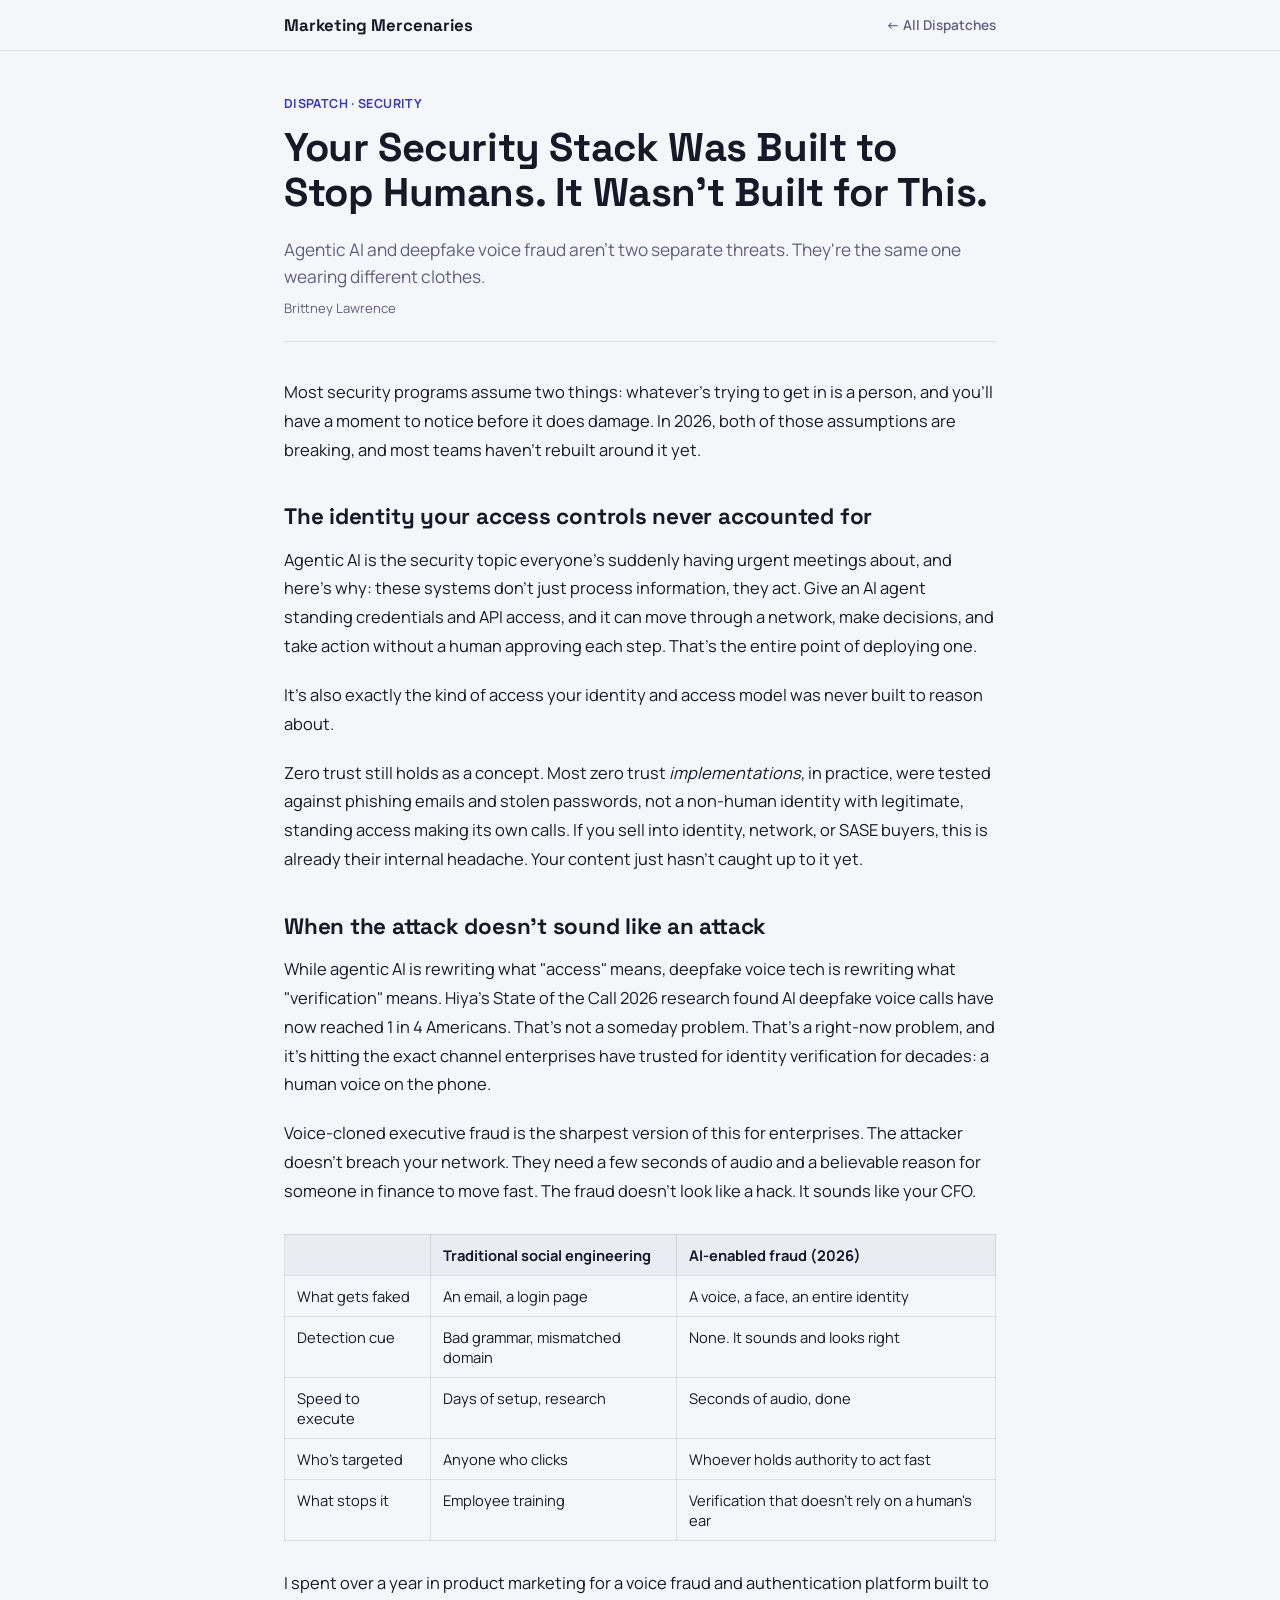
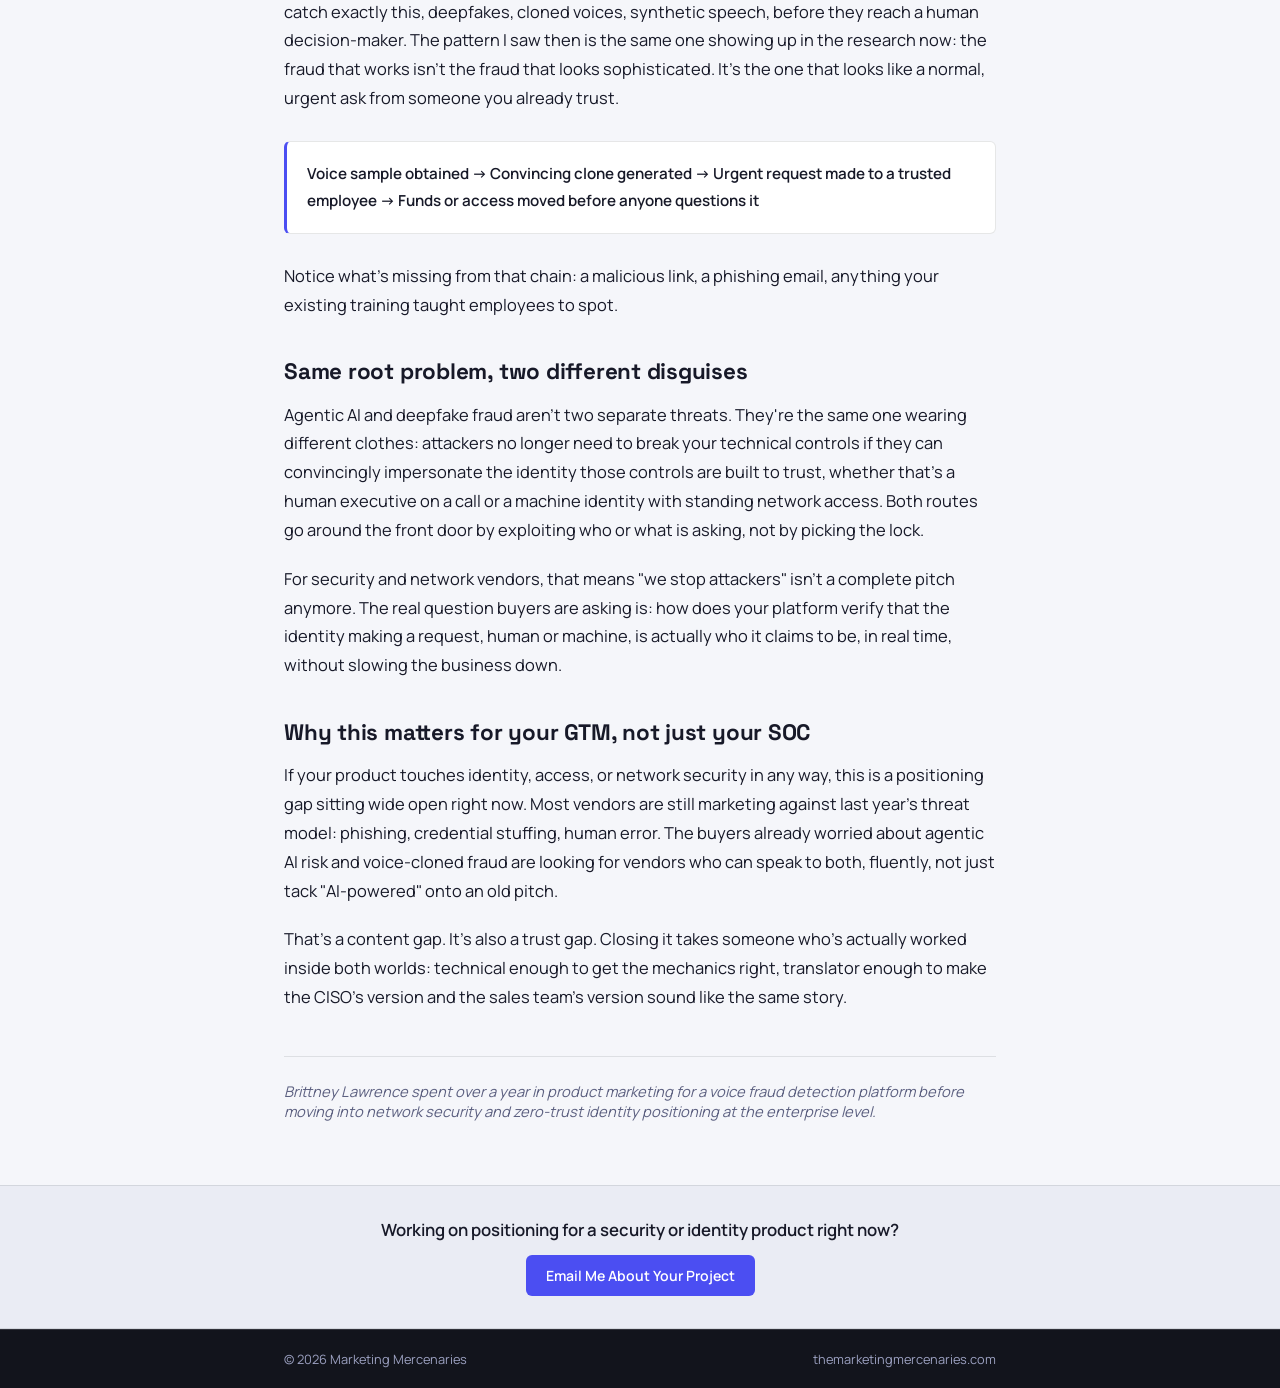
==== blog-agentic-ai-deepfakes.html @ 2ba1196f "Add files via upload" ====
<!doctype html>
<html lang="en">
<head>
<meta charset="utf-8">
<meta name="viewport" content="width=device-width,initial-scale=1">
<title>Your Security Stack Was Built to Stop Humans — Marketing Mercenaries</title>
<meta name="description" content="Agentic AI and deepfake voice fraud are the same threat wearing different clothes: both exploit trust in identity instead of breaking through a perimeter.">
<style>
  @import url('https://fonts.googleapis.com/css2?family=Space+Grotesk:wght@500;600;700&family=Manrope:wght@400;500;600;700&display=swap');
  :root{
    --ink:#12141c; --paper:#f5f6fa; --paper-2:#eaecf4; --line:#12141c1a;
    --line-dark:#f5f6fa22; --indigo:#4b4ef2; --indigo-dim:#3638c4; --lime:#8ee000;
    --ink-text:#eef0fa; --ink-text-dim:#9ba0c0; --paper-text:#171928; --paper-text-dim:#5c6080;
  }
  *{box-sizing:border-box;}
  html{scroll-behavior:smooth;color-scheme:light;}
  body{margin:0;background:var(--paper);color:var(--paper-text);font-family:'Manrope',-apple-system,Arial,sans-serif;-webkit-font-smoothing:antialiased;}
  h1,h2,.display{font-family:'Space Grotesk',Arial,sans-serif;font-weight:700;line-height:1.12;text-wrap:balance;margin:0;letter-spacing:-0.01em;}
  a{color:inherit;}
  .wrap{max-width:760px;margin:0 auto;padding-inline:24px;}
  @media (max-width:480px){.wrap{padding-inline:16px;}}

  .topbar{position:sticky;top:0;z-index:50;background:var(--paper);border-bottom:1px solid var(--line);}
  .topbar-inner{max-width:760px;margin:0 auto;padding:14px 24px;display:flex;align-items:center;justify-content:space-between;gap:16px;}
  @media (max-width:480px){.topbar-inner{padding:14px 16px;}}
  .brand-name{font-family:'Space Grotesk',sans-serif;font-weight:700;font-size:1.05rem;}
  .back-link{font-size:0.85rem;font-weight:600;text-decoration:none;color:var(--paper-text-dim);}
  .back-link:hover{color:var(--indigo-dim);}

  article{padding-block:44px 64px;}
  .kicker{font-size:0.78rem;font-weight:700;text-transform:uppercase;letter-spacing:0.03em;color:var(--indigo-dim);margin-bottom:14px;}
  h1.title{font-size:clamp(1.7rem,4.4vw,2.5rem);margin-bottom:20px;}
  .dek{font-size:1.08rem;color:var(--paper-text-dim);line-height:1.6;margin-bottom:8px;}
  .meta{font-size:0.82rem;color:var(--paper-text-dim);margin-bottom:36px;padding-bottom:24px;border-bottom:1px solid var(--line);}

  .article-body p{font-size:1.03rem;line-height:1.75;margin:0 0 20px;}
  .article-body h2{font-size:1.4rem;margin:40px 0 16px;}

  table{width:100%;border-collapse:collapse;margin:28px 0;font-size:0.92rem;}
  th,td{text-align:left;padding:10px 12px;border:1px solid var(--line);vertical-align:top;}
  th{background:var(--paper-2);font-weight:700;}

  .flowchain{background:#fff;border:1px solid var(--line);border-left:3px solid var(--indigo);border-radius:6px;padding:18px 20px;font-size:0.95rem;font-weight:600;line-height:1.8;margin:28px 0;color:var(--paper-text);}

  .byline{border-top:1px solid var(--line);margin-top:44px;padding-top:24px;font-size:0.92rem;color:var(--paper-text-dim);font-style:italic;}

  .imgnote{background:var(--paper-2);border:1px dashed var(--line);border-radius:8px;padding:16px 18px;font-size:0.86rem;color:var(--paper-text-dim);margin-top:28px;}

  .midcta{background:var(--paper-2);border-top:1px solid var(--line);border-bottom:1px solid var(--line);padding-block:32px;text-align:center;}
  .midcta p{margin:0 0 14px;font-size:1.05rem;font-weight:600;color:var(--paper-text);}
  .btn{display:inline-flex;align-items:center;gap:8px;padding:11px 20px;font-size:0.88rem;font-weight:600;text-decoration:none;border-radius:6px;border:none;background:var(--indigo);color:#fff;}

  footer{border-top:1px solid var(--line-dark);background:var(--ink);color:var(--ink-text-dim);}
  footer .wrap{padding-block:20px;display:flex;justify-content:space-between;gap:14px;flex-wrap:wrap;font-size:0.8rem;}
</style>
</head>
<body>

<div class="topbar"><div class="topbar-inner">
  <div class="brand-name">Marketing Mercenaries</div>
  <a class="back-link" href="blog.html">← All Dispatches</a>
</div></div>

<article class="wrap">
  <div class="kicker">Dispatch · Security</div>
  <h1 class="title">Your Security Stack Was Built to Stop Humans. It Wasn't Built for This.</h1>
  <p class="dek">Agentic AI and deepfake voice fraud aren't two separate threats. They're the same one wearing different clothes.</p>
  <div class="meta">Brittney Lawrence</div>

  <div class="article-body">
    <p>Most security programs assume two things: whatever's trying to get in is a person, and you'll have a moment to notice before it does damage. In 2026, both of those assumptions are breaking, and most teams haven't rebuilt around it yet.</p>

    <h2>The identity your access controls never accounted for</h2>
    <p>Agentic AI is the security topic everyone's suddenly having urgent meetings about, and here's why: these systems don't just process information, they act. Give an AI agent standing credentials and API access, and it can move through a network, make decisions, and take action without a human approving each step. That's the entire point of deploying one.</p>
    <p>It's also exactly the kind of access your identity and access model was never built to reason about.</p>
    <p>Zero trust still holds as a concept. Most zero trust <em>implementations</em>, in practice, were tested against phishing emails and stolen passwords, not a non-human identity with legitimate, standing access making its own calls. If you sell into identity, network, or SASE buyers, this is already their internal headache. Your content just hasn't caught up to it yet.</p>

    <h2>When the attack doesn't sound like an attack</h2>
    <p>While agentic AI is rewriting what "access" means, deepfake voice tech is rewriting what "verification" means. Hiya's State of the Call 2026 research found AI deepfake voice calls have now reached 1 in 4 Americans. That's not a someday problem. That's a right-now problem, and it's hitting the exact channel enterprises have trusted for identity verification for decades: a human voice on the phone.</p>
    <p>Voice-cloned executive fraud is the sharpest version of this for enterprises. The attacker doesn't breach your network. They need a few seconds of audio and a believable reason for someone in finance to move fast. The fraud doesn't look like a hack. It sounds like your CFO.</p>

    <table>
      <tr><th></th><th>Traditional social engineering</th><th>AI-enabled fraud (2026)</th></tr>
      <tr><td>What gets faked</td><td>An email, a login page</td><td>A voice, a face, an entire identity</td></tr>
      <tr><td>Detection cue</td><td>Bad grammar, mismatched domain</td><td>None. It sounds and looks right</td></tr>
      <tr><td>Speed to execute</td><td>Days of setup, research</td><td>Seconds of audio, done</td></tr>
      <tr><td>Who's targeted</td><td>Anyone who clicks</td><td>Whoever holds authority to act fast</td></tr>
      <tr><td>What stops it</td><td>Employee training</td><td>Verification that doesn't rely on a human's ear</td></tr>
    </table>

    <p>I spent over a year in product marketing for a voice fraud and authentication platform built to catch exactly this, deepfakes, cloned voices, synthetic speech, before they reach a human decision-maker. The pattern I saw then is the same one showing up in the research now: the fraud that works isn't the fraud that looks sophisticated. It's the one that looks like a normal, urgent ask from someone you already trust.</p>

    <div class="flowchain">Voice sample obtained → Convincing clone generated → Urgent request made to a trusted employee → Funds or access moved before anyone questions it</div>

    <p>Notice what's missing from that chain: a malicious link, a phishing email, anything your existing training taught employees to spot.</p>

    <h2>Same root problem, two different disguises</h2>
    <p>Agentic AI and deepfake fraud aren't two separate threats. They're the same one wearing different clothes: attackers no longer need to break your technical controls if they can convincingly impersonate the identity those controls are built to trust, whether that's a human executive on a call or a machine identity with standing network access. Both routes go around the front door by exploiting who or what is asking, not by picking the lock.</p>
    <p>For security and network vendors, that means "we stop attackers" isn't a complete pitch anymore. The real question buyers are asking is: how does your platform verify that the identity making a request, human or machine, is actually who it claims to be, in real time, without slowing the business down.</p>

    <h2>Why this matters for your GTM, not just your SOC</h2>
    <p>If your product touches identity, access, or network security in any way, this is a positioning gap sitting wide open right now. Most vendors are still marketing against last year's threat model: phishing, credential stuffing, human error. The buyers already worried about agentic AI risk and voice-cloned fraud are looking for vendors who can speak to both, fluently, not just tack "AI-powered" onto an old pitch.</p>
    <p>That's a content gap. It's also a trust gap. Closing it takes someone who's actually worked inside both worlds: technical enough to get the mechanics right, translator enough to make the CISO's version and the sales team's version sound like the same story.</p>
  </div>

  <div class="byline">Brittney Lawrence spent over a year in product marketing for a voice fraud detection platform before moving into network security and zero-trust identity positioning at the enterprise level.</div>
</article>

<div class="midcta"><div class="wrap">
  <p>Working on positioning for a security or identity product right now?</p>
  <a class="btn" href="mailto:lawrence.brittney2@gmail.com?subject=Engagement%20Inquiry">Email Me About Your Project</a>
</div></div>

<footer><div class="wrap">
  <div>© <span id="year"></span> Marketing Mercenaries</div>
  <div>themarketingmercenaries.com</div>
</div></footer>

<script>document.getElementById('year').textContent = new Date().getFullYear();</script>
</body>
</html>
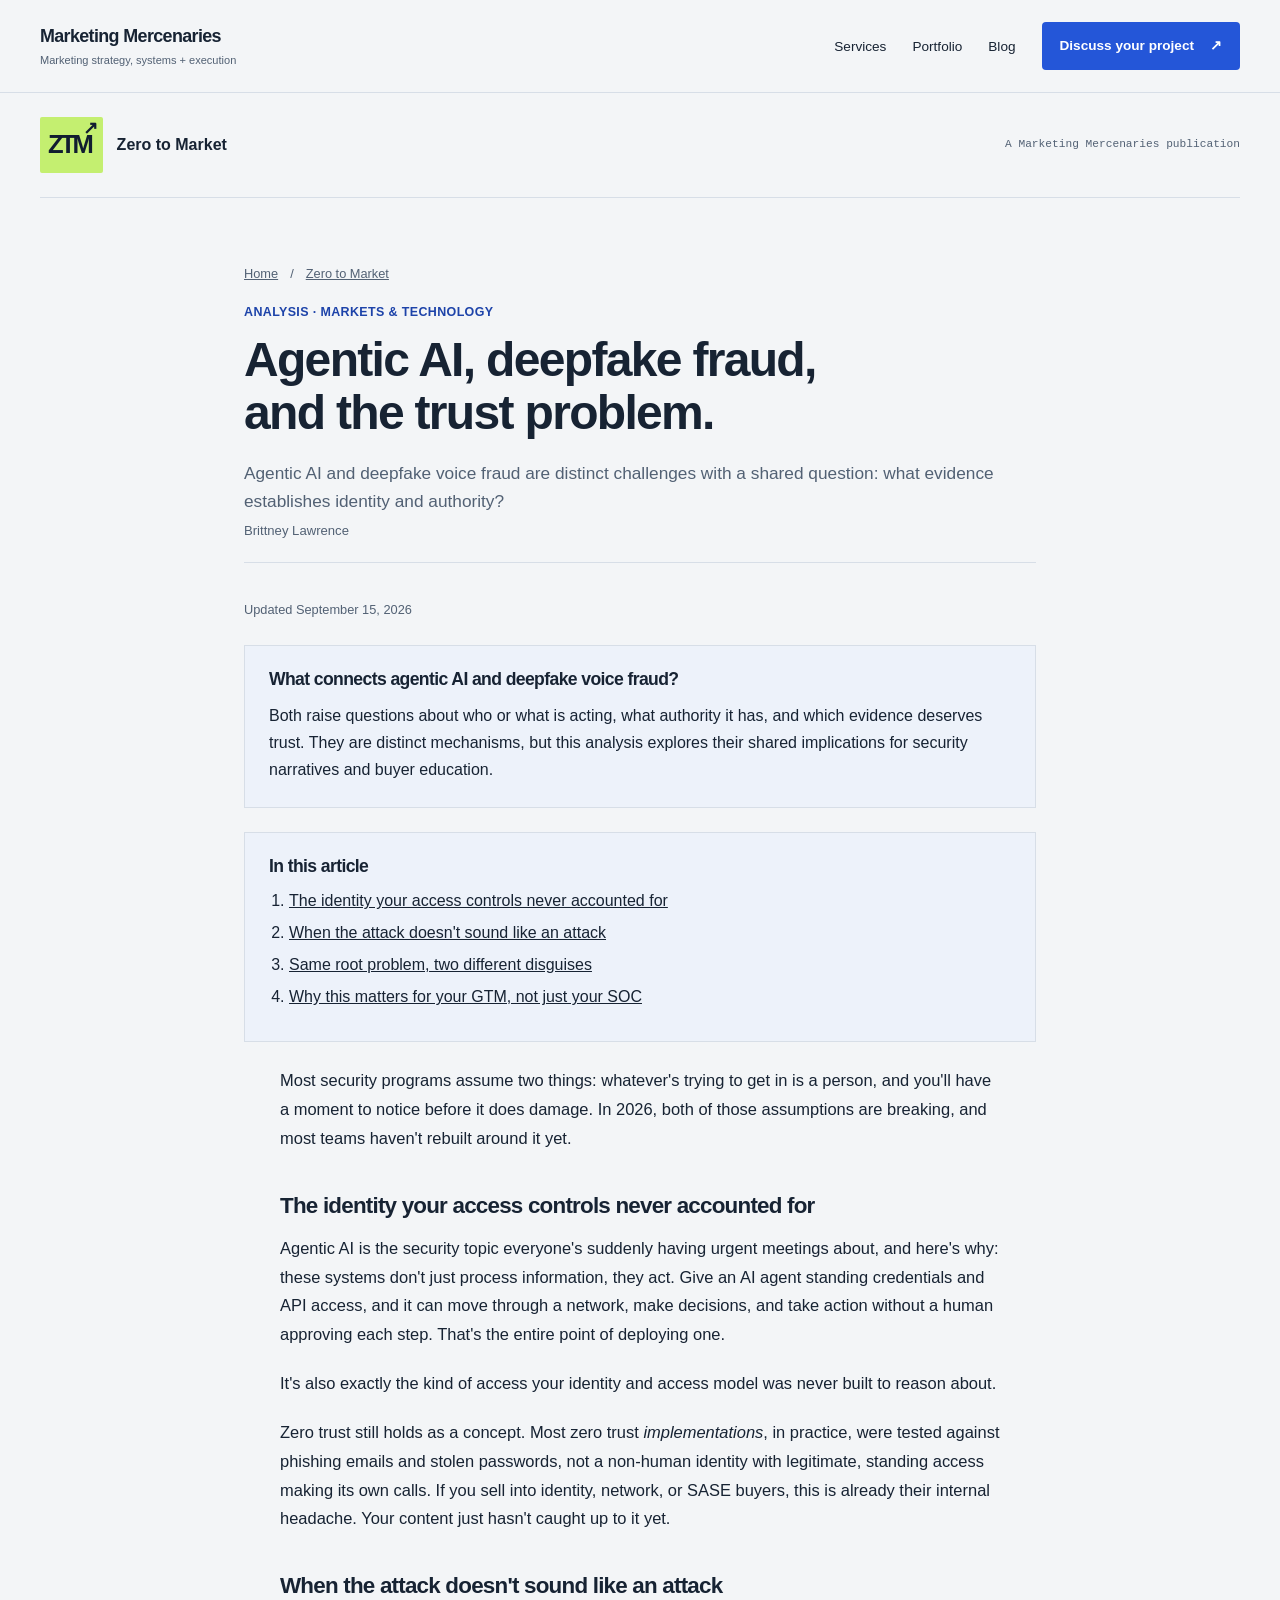
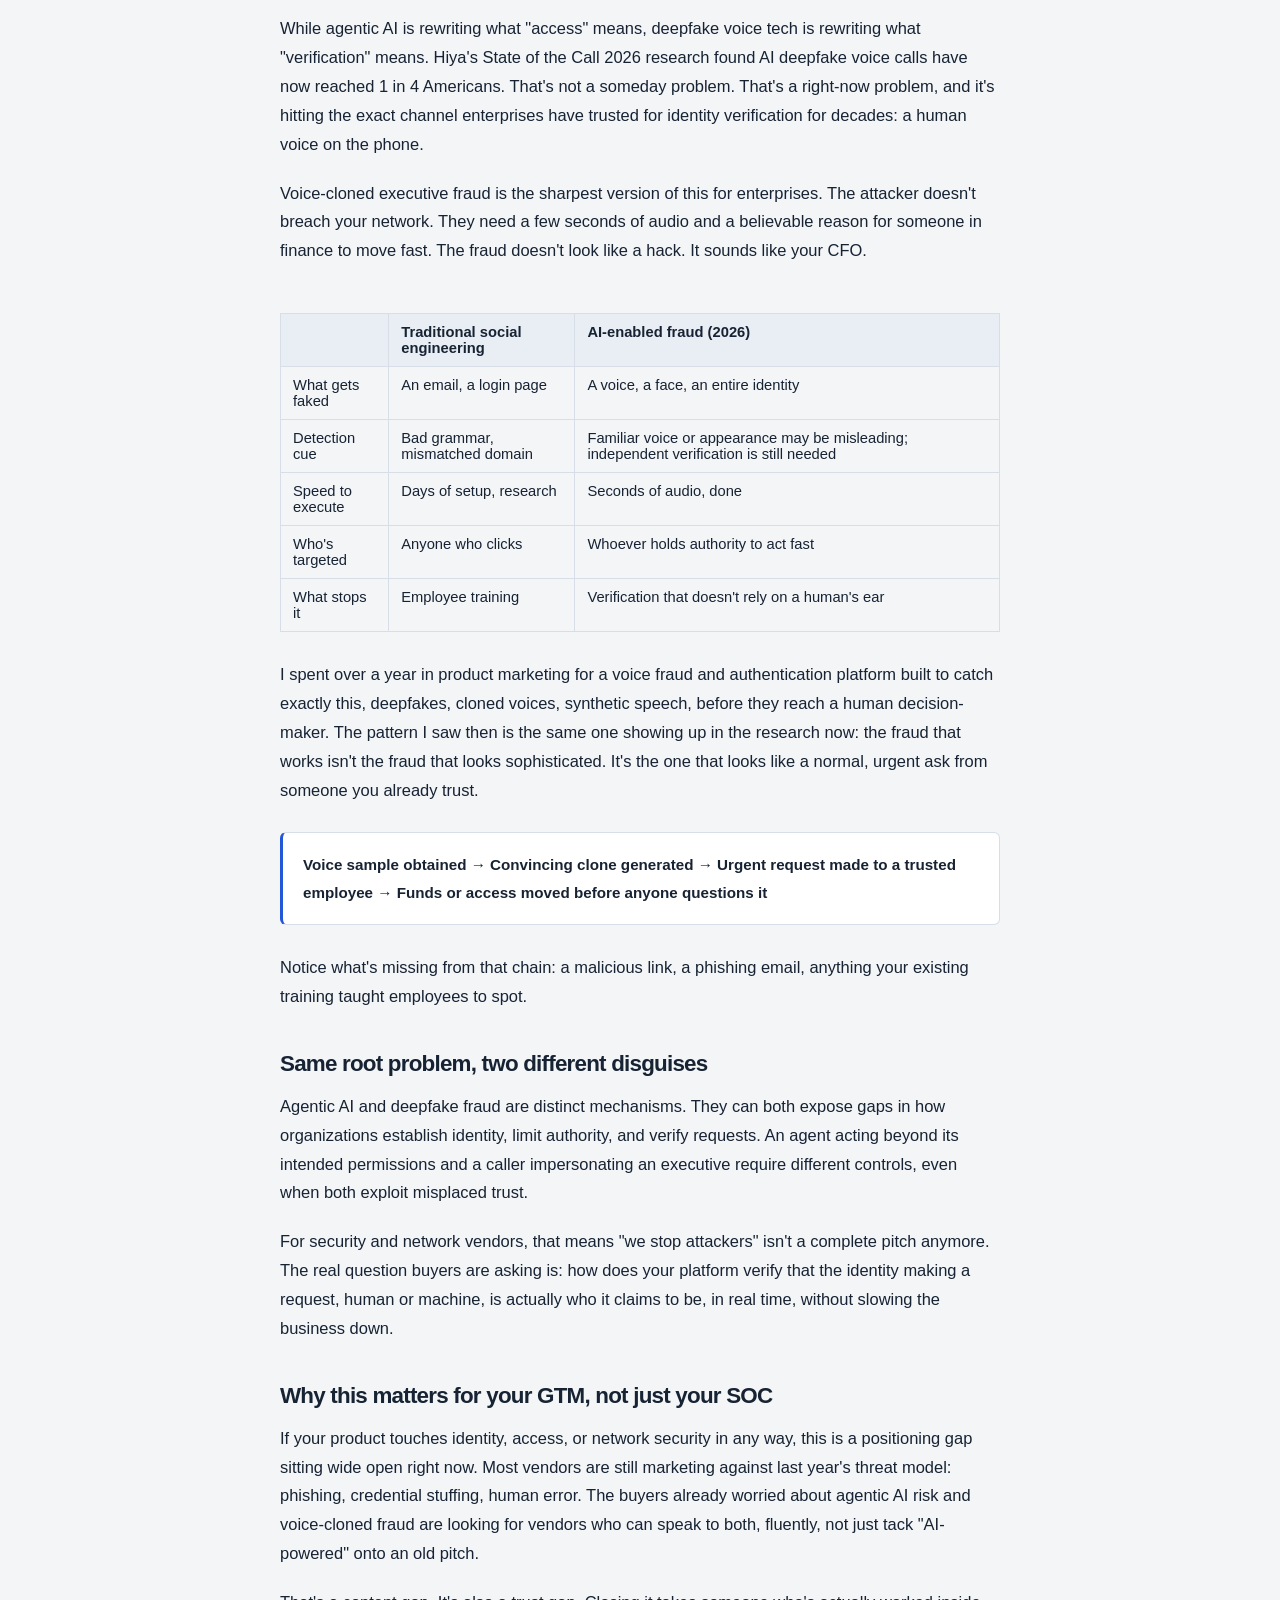
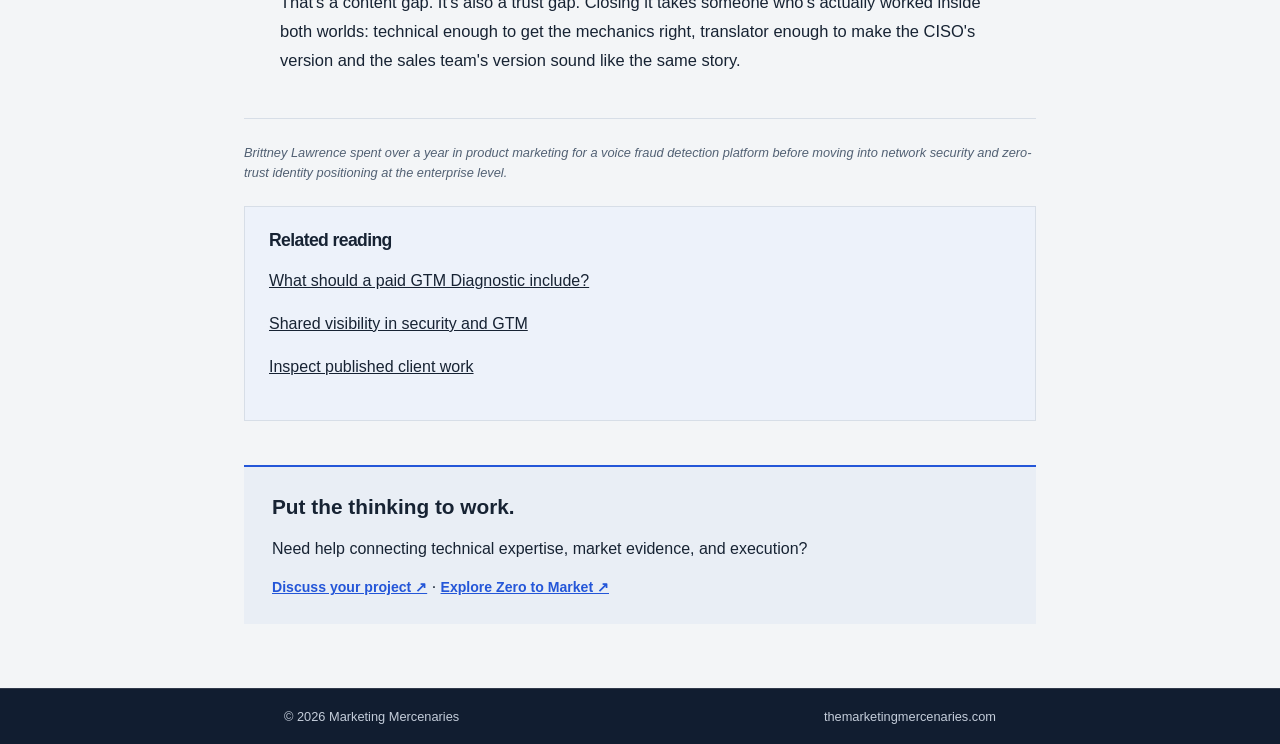
==== commit 96c77fab: "Add files via upload Correct update" ====
--- a/blog-agentic-ai-deepfakes.html
+++ b/blog-agentic-ai-deepfakes.html
@@ -3,10 +3,10 @@
 <head>
 <meta charset="utf-8">
 <meta name="viewport" content="width=device-width,initial-scale=1">
-<title>Your Security Stack Was Built to Stop Humans — Marketing Mercenaries</title>
-<meta name="description" content="Agentic AI and deepfake voice fraud are the same threat wearing different clothes: both exploit trust in identity instead of breaking through a perimeter.">
+<title>Agentic AI, deepfake fraud, and the trust problem | Marketing Mercenaries</title>
+
 <style>
-  @import url('https://fonts.googleapis.com/css2?family=Space+Grotesk:wght@500;600;700&family=Manrope:wght@400;500;600;700&display=swap');
+  
   :root{
     --ink:#12141c; --paper:#f5f6fa; --paper-2:#eaecf4; --line:#12141c1a;
     --line-dark:#f5f6fa22; --indigo:#4b4ef2; --indigo-dim:#3638c4; --lime:#8ee000;
@@ -52,41 +52,54 @@
 
   footer{border-top:1px solid var(--line-dark);background:var(--ink);color:var(--ink-text-dim);}
   footer .wrap{padding-block:20px;display:flex;justify-content:space-between;gap:14px;flex-wrap:wrap;font-size:0.8rem;}
+
+:root{--ink:#111d30;--paper:#f3f5f7;--paper-2:#e9eef5;--line:#d7dee7;--indigo:#2456d8;--indigo-dim:#1d43a9;--lime:#c4ef70;--paper-text:#172333;--paper-text-dim:#526174;--ink-text-dim:#c4cdda}
+body,h1,h2,h3,.display,.brand-name{font-family:Arial,Helvetica,sans-serif}
+h1,h2,h3{letter-spacing:-.035em}p{line-height:1.7}
+a:focus-visible,button:focus-visible,input:focus-visible,summary:focus-visible{outline:3px solid #397aff;outline-offset:4px}
+.topbar .brand-name a{text-decoration:none}.back-link{min-height:44px;display:inline-flex;align-items:center}
+footer a{color:#fff}.pf-card,.post{border-radius:5px}.pf-type,.post-meta{font-family:ui-monospace,monospace;letter-spacing:.04em}
+.filter-panel{margin-bottom:28px}.filter-panel label{display:block;font-size:.85rem;font-weight:700;margin-bottom:8px}.filter-panel input{display:block;width:100%;font:inherit;padding:13px 15px;background:#fff;border:1px solid #aab7c6;border-radius:5px;margin-bottom:18px}.filter-controls{display:flex;gap:8px;flex-wrap:wrap}
+.filter-controls button,.pf-filter{min-height:44px;border-radius:5px;font:inherit;font-size:.85rem;padding:10px 16px;cursor:pointer;border:1px solid var(--line);background:#fff;color:var(--paper-text)}
+.filter-controls button[aria-pressed="true"],.pf-filter[aria-pressed="true"]{background:var(--ink);color:#fff}
+.filter-count{font-size:.85rem;color:var(--paper-text-dim);margin:16px 0}
+[hidden]{display:none!important}.empty-state{border:1px solid var(--line);padding:24px;background:#fff}
+.answer-box,.toc,.related-reading{padding:24px;background:#edf2fa;border:1px solid var(--line);margin:24px 0}
+.answer-box h2,.toc h2,.related-reading h2{font-size:1.1rem;margin:0 0 12px}.answer-box p{margin:0}.toc ol{padding-left:20px;margin:0}.toc li{margin:8px 0;line-height:1.5}
+.breadcrumbs{display:flex;gap:12px;flex-wrap:wrap;font-size:.8rem;margin:24px 0;color:var(--paper-text-dim)}
+.article-body{overflow-wrap:anywhere}.table-wrap{overflow-x:auto;max-width:100%}.article-body table{min-width:570px}
+.source-note{font-size:.8rem;color:var(--paper-text-dim)}.midcta .btn{min-height:44px}.post-body{width:100%}
+@media(max-width:600px){.post{padding:20px;gap:12px}.post-icon{display:none}.topbar-inner{flex-wrap:wrap}.pf-card{padding:22px}.answer-box,.toc,.related-reading{padding:20px}.article-body h2{scroll-margin-top:120px}}
 </style>
-</head>
-<body>
+<meta name="description" content="A GTM perspective on agentic AI, voice impersonation, and the assumptions behind identity and trust."><link rel="canonical" href="https://themarketingmercenaries.com/blog-agentic-ai-deepfakes.html"><meta name="author" content="Brittney Lawrence"><meta property="og:type" content="article"><meta property="og:title" content="Agentic AI, deepfake fraud, and the trust problem | Marketing Mercenaries"><meta property="og:description" content="A GTM perspective on agentic AI, voice impersonation, and the assumptions behind identity and trust."><meta property="og:url" content="https://themarketingmercenaries.com/blog-agentic-ai-deepfakes.html"><meta name="twitter:card" content="summary"><script type="application/ld+json">{"@context": "https://schema.org", "@type": "Article", "name": "Agentic AI, deepfake fraud, and the trust problem | Marketing Mercenaries", "url": "https://themarketingmercenaries.com/blog-agentic-ai-deepfakes.html", "description": "A GTM perspective on agentic AI, voice impersonation, and the assumptions behind identity and trust.", "headline": "Agentic AI, deepfake fraud, and the trust problem", "author": {"@type": "Person", "name": "Brittney Lawrence", "url": "https://themarketingmercenaries.com/#about"}, "publisher": {"@type": "Organization", "name": "Marketing Mercenaries", "url": "https://themarketingmercenaries.com/"}, "dateModified": "2026-09-15", "isPartOf": {"@type": "Blog", "name": "Zero to Market", "url": "https://themarketingmercenaries.com/blog.html"}}</script><link rel="stylesheet" href="assets/edition.css"></head>
+<body class="ztm-article"><a class="skip" href="#article-main">Skip to content</a>
 
-<div class="topbar"><div class="topbar-inner">
-  <div class="brand-name">Marketing Mercenaries</div>
-  <a class="back-link" href="blog.html">← All Dispatches</a>
-</div></div>
-
-<article class="wrap">
-  <div class="kicker">Dispatch · Security</div>
-  <h1 class="title">Your Security Stack Was Built to Stop Humans. It Wasn't Built for This.</h1>
-  <p class="dek">Agentic AI and deepfake voice fraud aren't two separate threats. They're the same one wearing different clothes.</p>
+<header class="edition-nav"><div class="edition-wrap nav-inner"><a class="mm-brand" href="index.html"><strong>Marketing Mercenaries</strong><span>Marketing strategy, systems + execution</span></a><nav aria-label="Main navigation"><a href="index.html#services">Services</a><a href="portfolio.html">Portfolio</a><a href="blog.html">Blog</a><a class="edition-button" href="index.html#contact">Discuss your project <span aria-hidden="true">↗</span></a></nav></div></header><div class="article-masthead edition-wrap"><a href="blog.html"><span class="ztm-symbol" aria-hidden="true">ZTM<span>↗</span></span><strong>Zero to Market</strong></a><span>A Marketing Mercenaries publication</span></div><article class="wrap" id="article-main"><nav class="breadcrumbs" aria-label="Breadcrumb"><a href="index.html">Home</a><span>/</span><a href="blog.html">Zero to Market</a></nav>
+  <div class="kicker">Analysis · Markets &amp; Technology</div>
+  <h1 class="title">Agentic AI, deepfake fraud, and the trust problem.</h1>
+  <p class="dek">Agentic AI and deepfake voice fraud are distinct challenges with a shared question: what evidence establishes identity and authority?</p>
   <div class="meta">Brittney Lawrence</div>
 
-  <div class="article-body">
+  <p class="source-note">Updated <time datetime="2026-09-15">September 15, 2026</time></p><div class="answer-box"><h2>What connects agentic AI and deepfake voice fraud?</h2><p>Both raise questions about who or what is acting, what authority it has, and which evidence deserves trust. They are distinct mechanisms, but this analysis explores their shared implications for security narratives and buyer education.</p></div><nav class="toc" aria-label="In this article"><h2>In this article</h2><ol><li><a href="#section-1">The identity your access controls never accounted for</a></li><li><a href="#section-2">When the attack doesn't sound like an attack</a></li><li><a href="#section-3">Same root problem, two different disguises</a></li><li><a href="#section-4">Why this matters for your GTM, not just your SOC</a></li></ol></nav><div class="article-body">
     <p>Most security programs assume two things: whatever's trying to get in is a person, and you'll have a moment to notice before it does damage. In 2026, both of those assumptions are breaking, and most teams haven't rebuilt around it yet.</p>
 
-    <h2>The identity your access controls never accounted for</h2>
+    <h2 id="section-1">The identity your access controls never accounted for</h2>
     <p>Agentic AI is the security topic everyone's suddenly having urgent meetings about, and here's why: these systems don't just process information, they act. Give an AI agent standing credentials and API access, and it can move through a network, make decisions, and take action without a human approving each step. That's the entire point of deploying one.</p>
     <p>It's also exactly the kind of access your identity and access model was never built to reason about.</p>
     <p>Zero trust still holds as a concept. Most zero trust <em>implementations</em>, in practice, were tested against phishing emails and stolen passwords, not a non-human identity with legitimate, standing access making its own calls. If you sell into identity, network, or SASE buyers, this is already their internal headache. Your content just hasn't caught up to it yet.</p>
 
-    <h2>When the attack doesn't sound like an attack</h2>
+    <h2 id="section-2">When the attack doesn't sound like an attack</h2>
     <p>While agentic AI is rewriting what "access" means, deepfake voice tech is rewriting what "verification" means. Hiya's State of the Call 2026 research found AI deepfake voice calls have now reached 1 in 4 Americans. That's not a someday problem. That's a right-now problem, and it's hitting the exact channel enterprises have trusted for identity verification for decades: a human voice on the phone.</p>
     <p>Voice-cloned executive fraud is the sharpest version of this for enterprises. The attacker doesn't breach your network. They need a few seconds of audio and a believable reason for someone in finance to move fast. The fraud doesn't look like a hack. It sounds like your CFO.</p>
 
-    <table>
+    <div class="table-wrap" tabindex="0" role="region" aria-label="Comparison table"><table>
       <tr><th></th><th>Traditional social engineering</th><th>AI-enabled fraud (2026)</th></tr>
       <tr><td>What gets faked</td><td>An email, a login page</td><td>A voice, a face, an entire identity</td></tr>
-      <tr><td>Detection cue</td><td>Bad grammar, mismatched domain</td><td>None. It sounds and looks right</td></tr>
+      <tr><td>Detection cue</td><td>Bad grammar, mismatched domain</td><td>Familiar voice or appearance may be misleading; independent verification is still needed</td></tr>
       <tr><td>Speed to execute</td><td>Days of setup, research</td><td>Seconds of audio, done</td></tr>
       <tr><td>Who's targeted</td><td>Anyone who clicks</td><td>Whoever holds authority to act fast</td></tr>
       <tr><td>What stops it</td><td>Employee training</td><td>Verification that doesn't rely on a human's ear</td></tr>
-    </table>
+    </table></div>
 
     <p>I spent over a year in product marketing for a voice fraud and authentication platform built to catch exactly this, deepfakes, cloned voices, synthetic speech, before they reach a human decision-maker. The pattern I saw then is the same one showing up in the research now: the fraud that works isn't the fraud that looks sophisticated. It's the one that looks like a normal, urgent ask from someone you already trust.</p>
 
@@ -94,22 +107,19 @@
 
     <p>Notice what's missing from that chain: a malicious link, a phishing email, anything your existing training taught employees to spot.</p>
 
-    <h2>Same root problem, two different disguises</h2>
-    <p>Agentic AI and deepfake fraud aren't two separate threats. They're the same one wearing different clothes: attackers no longer need to break your technical controls if they can convincingly impersonate the identity those controls are built to trust, whether that's a human executive on a call or a machine identity with standing network access. Both routes go around the front door by exploiting who or what is asking, not by picking the lock.</p>
+    <h2 id="section-3">Same root problem, two different disguises</h2>
+    <p>Agentic AI and deepfake fraud are distinct mechanisms. They can both expose gaps in how organizations establish identity, limit authority, and verify requests. An agent acting beyond its intended permissions and a caller impersonating an executive require different controls, even when both exploit misplaced trust.</p>
     <p>For security and network vendors, that means "we stop attackers" isn't a complete pitch anymore. The real question buyers are asking is: how does your platform verify that the identity making a request, human or machine, is actually who it claims to be, in real time, without slowing the business down.</p>
 
-    <h2>Why this matters for your GTM, not just your SOC</h2>
+    <h2 id="section-4">Why this matters for your GTM, not just your SOC</h2>
     <p>If your product touches identity, access, or network security in any way, this is a positioning gap sitting wide open right now. Most vendors are still marketing against last year's threat model: phishing, credential stuffing, human error. The buyers already worried about agentic AI risk and voice-cloned fraud are looking for vendors who can speak to both, fluently, not just tack "AI-powered" onto an old pitch.</p>
     <p>That's a content gap. It's also a trust gap. Closing it takes someone who's actually worked inside both worlds: technical enough to get the mechanics right, translator enough to make the CISO's version and the sales team's version sound like the same story.</p>
   </div>
 
   <div class="byline">Brittney Lawrence spent over a year in product marketing for a voice fraud detection platform before moving into network security and zero-trust identity positioning at the enterprise level.</div>
-</article>
+<aside class="related-reading"><h2>Related reading</h2><p><a href="gtm-diagnostic.html">What should a paid GTM Diagnostic include?</a></p><p><a href="blog-silo-segmentation.html">Shared visibility in security and GTM</a></p><p><a href="portfolio.html">Inspect published client work</a></p></aside><aside class="ztm-endnote"><strong>Put the thinking to work.</strong><p>Need help connecting technical expertise, market evidence, and execution?</p><a href="index.html#contact">Discuss your project ↗</a> · <a href="blog.html">Explore Zero to Market ↗</a></aside></article>
 
-<div class="midcta"><div class="wrap">
-  <p>Working on positioning for a security or identity product right now?</p>
-  <a class="btn" href="mailto:lawrence.brittney2@gmail.com?subject=Engagement%20Inquiry">Email Me About Your Project</a>
-</div></div>
+
 
 <footer><div class="wrap">
   <div>© <span id="year"></span> Marketing Mercenaries</div>
@@ -119,3 +129,4 @@
 <script>document.getElementById('year').textContent = new Date().getFullYear();</script>
 </body>
 </html>
+
--- a/assets/edition.css
+++ b/assets/edition.css
@@ -0,0 +1,8 @@
+/* Marketing Mercenaries / Zero to Market */
+.problem-examples{margin-top:36px;border-top:1px solid #bac6d3}.problem-example{display:grid;grid-template-columns:1.1fr .7fr 1.2fr;gap:32px;padding:30px 0;border-bottom:1px solid #bac6d3}.example-label{display:block;font:600 .72rem/1.5 ui-monospace,monospace;color:#526174;margin-bottom:12px}.problem-example h3{font-size:1.16rem;line-height:1.4;margin:0}.problem-example p{font-size:1rem;line-height:1.6;margin:0}.brand-tag{white-space:normal}.hero-card .section-kicker{text-transform:none}
+.edition{margin:0;background:#f3f5f7;color:#172333;font-family:Arial,Helvetica,sans-serif;-webkit-font-smoothing:antialiased}.edition *,.edition-nav *,.article-masthead *{box-sizing:border-box}.edition h1,.edition h2,.edition h3{font-weight:700;letter-spacing:-.045em;line-height:1.08;margin:0}.edition h1{font-size:clamp(3rem,5.6vw,5.2rem)}.edition h2{font-size:clamp(2rem,3.2vw,3.1rem)}.edition h3{font-size:1.5rem;line-height:1.2}.edition p{line-height:1.65}.edition a{color:inherit}.edition img{max-width:100%;display:block}.edition-wrap{width:calc(100% - 80px);max-width:1200px;margin:auto}.edition a:focus-visible,.edition button:focus-visible,.edition input:focus-visible,.edition select:focus-visible,.edition textarea:focus-visible{outline:3px solid #2456d8;outline-offset:5px}.skip{position:fixed;top:-100px;left:12px;z-index:1000;padding:14px;background:#fff;color:#172333}.skip:focus{top:12px}.edition-nav{font-family:Arial,Helvetica,sans-serif;background:#f3f5f7;border-bottom:1px solid #d7dee7;position:relative;z-index:10}.nav-inner{display:flex;align-items:center;justify-content:space-between;gap:24px;padding:22px 0}.mm-brand{text-decoration:none;color:#172333;display:flex;flex-direction:column;gap:7px;flex-shrink:0}.mm-brand strong{font-size:1.12rem;letter-spacing:-.035em}.mm-brand span{font-size:.69rem;color:#526174}.edition-nav nav{display:flex;align-items:center;gap:26px}.edition-nav nav a{font-size:.85rem;text-decoration:none;color:#172333}.edition-nav nav a:hover{text-decoration:underline;text-underline-offset:5px}.edition-button{display:inline-flex;align-items:center;justify-content:center;gap:16px;background:#2456d8;color:#fff!important;text-decoration:none;font:600 .9rem/1.3 Arial,Helvetica,sans-serif;padding:16px 22px;min-height:48px;border:0;border-radius:4px;cursor:pointer}.edition-button:hover{background:#1944b4}.label{font:600 .73rem/1.5 ui-monospace,monospace;letter-spacing:.035em;color:#526174;margin:0 0 20px}.blue{color:#2456d8}.lede{font-size:1.18rem;line-height:1.65;color:#526174}.button-row{display:flex;flex-wrap:wrap;gap:24px;align-items:center;margin-top:30px}.text-link{display:inline-block;font-size:.93rem;font-weight:700;text-decoration:none;line-height:1.5;padding:10px 0}.text-link:hover{text-decoration:underline;text-underline-offset:5px}.byline{font-size:.8rem;color:#526174;line-height:1.5}.portfolio-lead{padding:64px 0 72px;background:linear-gradient(120deg,#f3f5f7 58%,#e6edf8 58%)}.portfolio-split{display:grid;grid-template-columns:1.14fr 1fr;gap:64px;align-items:center}.portfolio-copy .lede{max-width:490px;margin:24px 0}.portfolio-copy .byline{margin-top:34px}.featured-document{text-decoration:none;display:block}.document-stage{background:#111d30;padding:24px 32px 20px;border-radius:6px;box-shadow:0 24px 50px #111d3020}.stage-label{display:block;color:#c4ef70;font:500 .7rem/1.5 ui-monospace,monospace;margin-bottom:20px}.document-stage img{width:72%;max-height:420px;object-fit:contain;margin:0 auto;box-shadow:12px 12px 0 #ffffff16;transform:rotate(-3deg)}.doc-link{display:block;color:white;font-size:.86rem;margin-top:30px;text-align:right}.featured-context{padding:38px 0;border-top:1px solid #d7dee7;border-bottom:1px solid #d7dee7;background:#fff}.context-grid{display:grid;grid-template-columns:1fr 2fr;gap:32px}.context-grid h2{font-size:1.7rem}.context-grid p{color:#526174;max-width:700px}.credit{display:block;color:#526174;font-size:.78rem;line-height:1.5;margin:14px 0}.edition-section{padding:72px 0}.section-heading{display:flex;align-items:flex-end;justify-content:space-between;gap:40px;margin-bottom:34px}.section-heading>p{max-width:350px;font-size:1rem;color:#526174;margin:0}.support-grid{display:grid;grid-template-columns:1fr 1fr;gap:28px}.support-card{background:#fff;border:1px solid #d7dee7;border-radius:5px;overflow:hidden;display:flex;flex-direction:column}.support-art{height:280px;display:flex;align-items:center;justify-content:center;overflow:hidden}.guide-art{background:#dce9f5;padding:24px}.guide-art img{height:100%;width:auto;transform:rotate(-4deg);box-shadow:10px 10px 0 #17233315}.video-art{background:#111d30;color:#fff;padding:30px 36px;position:relative;display:block;background-image:radial-gradient(circle at 90% 70%,#2456d8 0,transparent 60%)}.video-art .label{color:#c4ef70}.video-art strong{display:block;font-size:2.65rem;line-height:1.05;letter-spacing:-.05em}.play-link{position:absolute;right:36px;bottom:32px;border:1px solid #c4ef70;border-radius:50%;width:60px;height:60px;display:grid;place-items:center;text-decoration:none;color:#c4ef70!important}.support-body{padding:28px 32px;display:flex;flex:1;flex-direction:column}.support-body .label{margin-bottom:12px}.support-body>p:not(.label){color:#526174}.support-body .text-link{margin-top:auto}.award-inline{display:flex;align-items:center;gap:12px;font-size:.74rem;line-height:1.5;margin:6px 0 16px}.award-inline img{width:28px;height:44px;object-fit:contain}.catalog-section{background:#e9eef5}.filter-panel label{display:block;font-size:.83rem;font-weight:700;margin-bottom:10px}.filter-panel input{width:100%;border:1px solid #aab7c6;background:#fff;font:inherit;padding:15px;border-radius:4px}.filter-controls{display:flex;gap:9px;flex-wrap:wrap;margin:18px 0}.filter-controls button{font:inherit;font-size:.83rem;border:1px solid #bdcad8;background:transparent;padding:12px 16px;min-height:44px;border-radius:4px;cursor:pointer;color:#172333}.filter-controls button[aria-pressed=true]{background:#111d30;color:#fff;border-color:#111d30}.filter-count{font-size:.8rem;color:#526174;margin:20px 0}.pf-grid{display:grid;grid-template-columns:repeat(3,1fr);gap:18px}.pf-card{padding:25px;background:#fff;border:1px solid #d7dee7;display:flex;flex-direction:column;gap:12px;border-radius:4px}.pf-type{font:500 .69rem/1.5 ui-monospace,monospace;color:#526174}.edition .pf-title{font-size:1.15rem;line-height:1.35;font-weight:700;letter-spacing:-.02em;flex:1}.pf-tag{font-size:.81rem;line-height:1.6;color:#526174;margin:0}.pf-link{font-size:.84rem;font-weight:700;text-decoration:none;display:inline-block;min-height:44px;padding-top:12px;margin-top:auto}.pf-link:hover{text-decoration:underline}.pf-award{font-size:.72rem;color:#304918;background:#eef5e5;padding:5px 8px;align-self:flex-start}.catalog-cover{width:100%;height:170px;object-fit:contain;background:#e9eef5;padding:10px;margin-bottom:8px}.empty-state{padding:24px;border:1px solid #bac6d3;background:white}[hidden]{display:none!important}.edition-contact{padding:80px 0;background:#111d30;color:#fff}.contact-split{display:grid;grid-template-columns:1fr 1fr;gap:80px;align-items:start}.edition-contact .label{color:#c4ef70}.edition-contact h2{font-size:3.6rem}.edition-contact .lede{color:#c4cdda;max-width:440px}.growth-form{background:#fff;color:#172333;padding:30px;border-radius:5px}.edition .form-row{margin-bottom:17px}.edition .form-row label{display:block;font-size:.8rem;font-weight:700;margin-bottom:8px}.edition .form-row input,.edition .form-row select,.edition .form-row textarea{width:100%;font:inherit;font-size:1rem;border:1px solid #bac6d3;border-radius:3px;min-height:44px;padding:11px;background:#fff;color:#172333}.edition .form-row textarea{min-height:110px;resize:vertical}.edition .growth-form button{width:100%;background:#2456d8;color:white;border:0;min-height:48px;padding:14px;font:600 .9rem/1.4 Arial;cursor:pointer;border-radius:4px}.form-promise{font-size:.74rem;color:#526174}.edition-footer{background:#111d30;color:#c4cdda;border-top:1px solid #ffffff25;padding:36px 0;font-family:Arial,Helvetica,sans-serif}.footer-flex{display:flex;align-items:center;justify-content:space-between;gap:28px;flex-wrap:wrap}.edition-footer strong{color:white;font-size:1rem}.edition-footer p{font-size:.75rem;margin:8px 0}.edition-footer nav{display:flex;gap:24px;flex-wrap:wrap}.edition-footer a{font-size:.82rem;color:#fff;text-decoration:none}.edition-footer small{font-size:.72rem}.ztm-masthead{background:#111d30;color:#fff;padding:30px 0 0}.masthead-line{display:flex;justify-content:space-between;gap:20px;border-bottom:1px solid #ffffff25;padding-bottom:18px}.masthead-line .label{color:#b9c6d8;margin:0;font-size:.68rem}.masthead-title{display:flex;gap:32px;align-items:center;padding:44px 0}.ztm-symbol{display:inline-flex;position:relative;font:900 2.65rem/1 Arial,Helvetica,sans-serif;letter-spacing:-.13em;padding:23px 18px 23px 12px;background:#c4ef70;color:#111d30;flex-shrink:0;border-radius:2px}.ztm-symbol>span{position:absolute;right:5px;top:3px;font-size:1.1rem;letter-spacing:0}.masthead-title h1{font-size:clamp(2.6rem,5vw,4.7rem)}.masthead-title h1>span{color:#c4ef70}.masthead-title p{color:#c4cdda;margin:12px 0 0;font-size:1rem}.topic-line{display:flex;gap:26px;flex-wrap:wrap;border-top:1px solid #ffffff25;padding:19px 0;font-size:.76rem;color:#d7e2f2}.topic-line span{position:relative;padding-left:12px}.topic-line span:before{content:'';position:absolute;left:0;top:5px;width:4px;height:4px;background:#c4ef70}.ztm-feature{display:grid;grid-template-columns:1.05fr 1fr;background:white;border:1px solid #d7dee7}.ztm-feature-art{display:block;background:#111d30}.ztm-feature-art img{width:100%;height:100%;object-fit:cover}.ztm-feature-copy{padding:38px}.ztm-feature-copy h2{font-size:clamp(1.9rem,2.7vw,2.65rem);line-height:1.13}.ztm-feature-copy h2 a,.reading-card h3 a{text-decoration:none}.ztm-feature-copy h2 a:hover,.reading-card h3 a:hover{color:#2456d8}.ztm-feature-copy>p:not(.label){color:#526174;font-size:1rem}.author-line{display:flex;gap:13px;align-items:center;font-size:.8rem;margin:26px 0 10px;line-height:1.5}.author-line img{width:40px;height:40px;border-radius:50%;object-fit:cover;object-position:50% 20%}.author-line small{color:#526174}.latest-section{padding-top:0}.reading-grid{display:grid;grid-template-columns:1fr 1fr;gap:32px}.reading-card{background:#fff;border:1px solid #d7dee7}.reading-card>div{padding:28px}.reading-art{display:block;aspect-ratio:5/3;background:#e3eaf4;overflow:hidden}.reading-art img{width:100%;height:100%;object-fit:cover}.reading-card .label{margin-bottom:14px}.reading-card h3{font-size:1.7rem}.reading-card p:not(.label){color:#526174}.reading-card .byline{display:block}.reading-card .text-link{margin-top:12px}.editorial-direction{background:#e9eef5;padding:60px 0}.series-grid{display:grid;grid-template-columns:repeat(3,1fr);gap:32px}.series-grid article{border-top:2px solid #2456d8;padding:24px 0 0}.series-mark{font-size:1.7rem;color:#2456d8;display:block;margin-bottom:18px}.series-grid h3{font-size:1.4rem;letter-spacing:-.035em}.series-grid p{color:#526174;font-size:.94rem}.ztm-author{display:grid;grid-template-columns:180px 1fr;gap:48px;align-items:start}.ztm-author>img{width:180px;height:205px;object-fit:cover;object-position:50% 20%;border-radius:5px}.ztm-author h2{font-size:2.2rem}.ztm-author p:not(.label){max-width:730px;color:#526174}.article-masthead{padding:24px 0;border-bottom:1px solid #d7dee7;display:flex;justify-content:space-between;align-items:center;gap:20px}.article-masthead a{display:flex;align-items:center;gap:14px;text-decoration:none;color:#172333}.article-masthead .ztm-symbol{font-size:1.6rem;padding:15px 12px 15px 8px}.article-masthead>span{font:500 .7rem/1.5 ui-monospace,monospace;color:#526174}.ztm-article article.wrap{max-width:840px}.ztm-article .title{font-size:clamp(2rem,4vw,3rem);letter-spacing:-.035em}.ztm-article .article-body{max-width:720px;margin:auto}.ztm-endnote{border-top:2px solid #2456d8;padding:28px;background:#e9eef5;margin-top:44px;font-size:1rem}.ztm-endnote strong{font-size:1.3rem}.ztm-endnote a{color:#2456d8;font-size:.88rem;font-weight:700}.ztm-article .nav-inner{max-width:1200px}.ztm-article .edition-nav nav .edition-button{padding:13px 18px}.ztm-article{margin:0}
+@media(max-width:1000px){.edition-wrap{width:calc(100% - 48px)}.edition-nav nav{gap:16px}.portfolio-split{gap:30px}.portfolio-copy h1{font-size:3.5rem}.contact-split{gap:36px}.ztm-feature-copy{padding:28px}.pf-grid{grid-template-columns:repeat(2,1fr)}.problem-example{gap:24px}.masthead-title{gap:24px}}
+@media(max-width:720px){.problem-example{grid-template-columns:1fr;gap:19px}.example-label{margin-bottom:5px}.nav-inner{flex-wrap:wrap;gap:18px;padding:18px 0}.edition-nav nav{width:100%;justify-content:space-between;gap:10px;flex-wrap:wrap}.edition-nav nav a{font-size:.76rem}.edition-nav nav .edition-button{padding:12px;min-height:44px;gap:5px}.edition-wrap{width:calc(100% - 36px)}.portfolio-lead{padding:38px 0 44px;background:#f3f5f7}.portfolio-split{grid-template-columns:1fr;gap:32px}.portfolio-copy h1{font-size:clamp(2.8rem,10vw,4rem)}.document-stage{padding:23px}.document-stage img{max-height:340px;width:auto;max-width:80%}.context-grid{grid-template-columns:1fr;gap:4px}.context-grid h2{font-size:1.5rem}.edition-section{padding:44px 0}.section-heading{align-items:start;flex-direction:column;gap:18px}.support-grid,.reading-grid,.ztm-feature,.contact-split,.series-grid{grid-template-columns:1fr}.support-art{height:245px}.support-body{padding:25px}.pf-grid{grid-template-columns:1fr}.edition-contact{padding:44px 0}.edition-contact h2{font-size:2.7rem}.growth-form{padding:24px}.masthead-line{flex-direction:column;gap:6px}.masthead-title{align-items:flex-start;gap:18px;padding:30px 0;flex-direction:column}.masthead-title h1{font-size:2.9rem}.masthead-title p{font-size:.93rem}.masthead-title .ztm-symbol{font-size:2rem;padding:18px 16px 18px 10px}.topic-line{gap:14px 20px;font-size:.7rem}.ztm-feature-art{aspect-ratio:5/3}.ztm-feature-copy{padding:25px}.ztm-feature-copy h2{font-size:2rem}.latest-section{padding-top:0}.reading-card h3{font-size:1.55rem}.editorial-direction{padding:44px 0}.series-grid{gap:22px}.series-grid article{padding-top:20px}.series-mark{display:none}.ztm-author{grid-template-columns:1fr;gap:24px}.ztm-author>img{width:100px;height:112px}.ztm-author h2{font-size:1.8rem}.footer-flex{flex-direction:column;align-items:start;gap:22px}.article-masthead>span{display:none}.edition h2 br{display:none}.button-row{gap:14px}.ztm-article .edition-nav nav .edition-button{padding:12px;font-size:.76rem}.edition-footer nav{gap:20px}}
+@media(prefers-reduced-motion:reduce){*{scroll-behavior:auto!important;transition:none!important}}
+
+@media(min-width:1001px){.portfolio-copy h1{font-size:clamp(3rem,4.6vw,4.6rem)}}
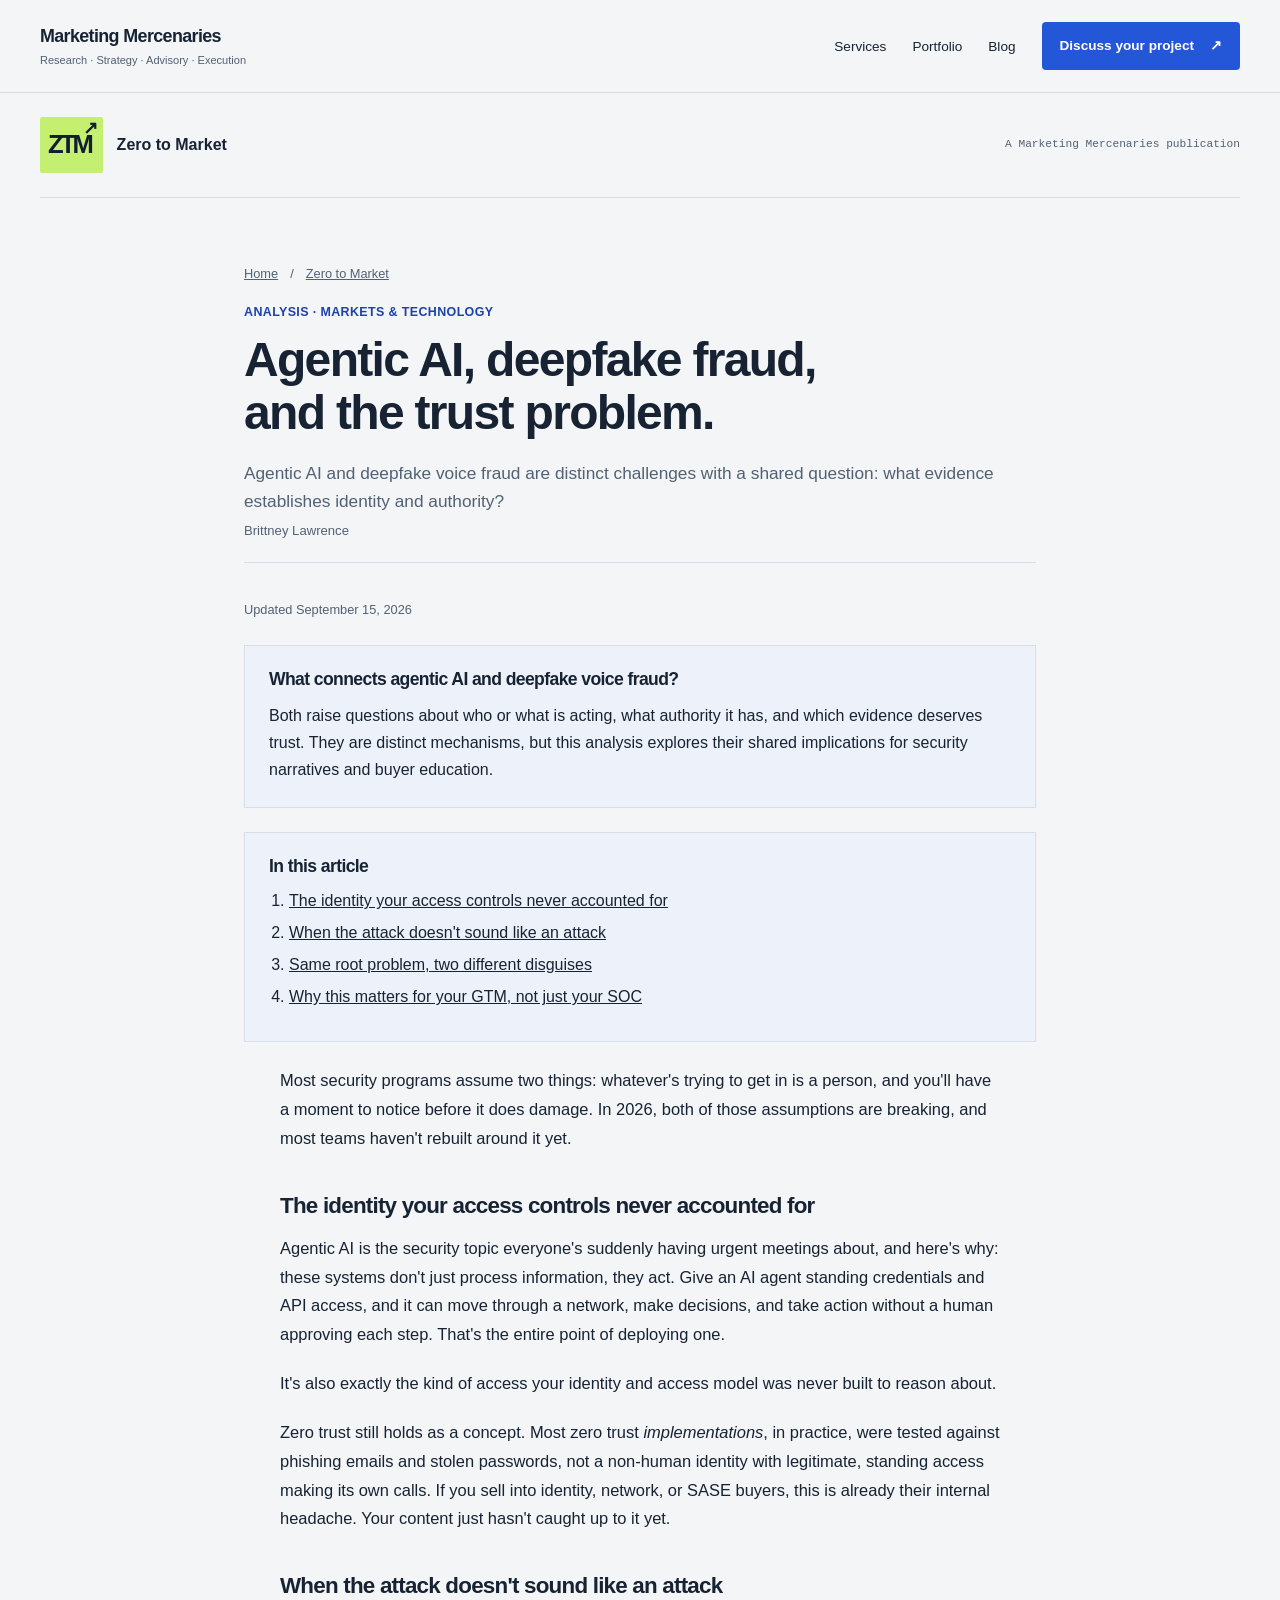
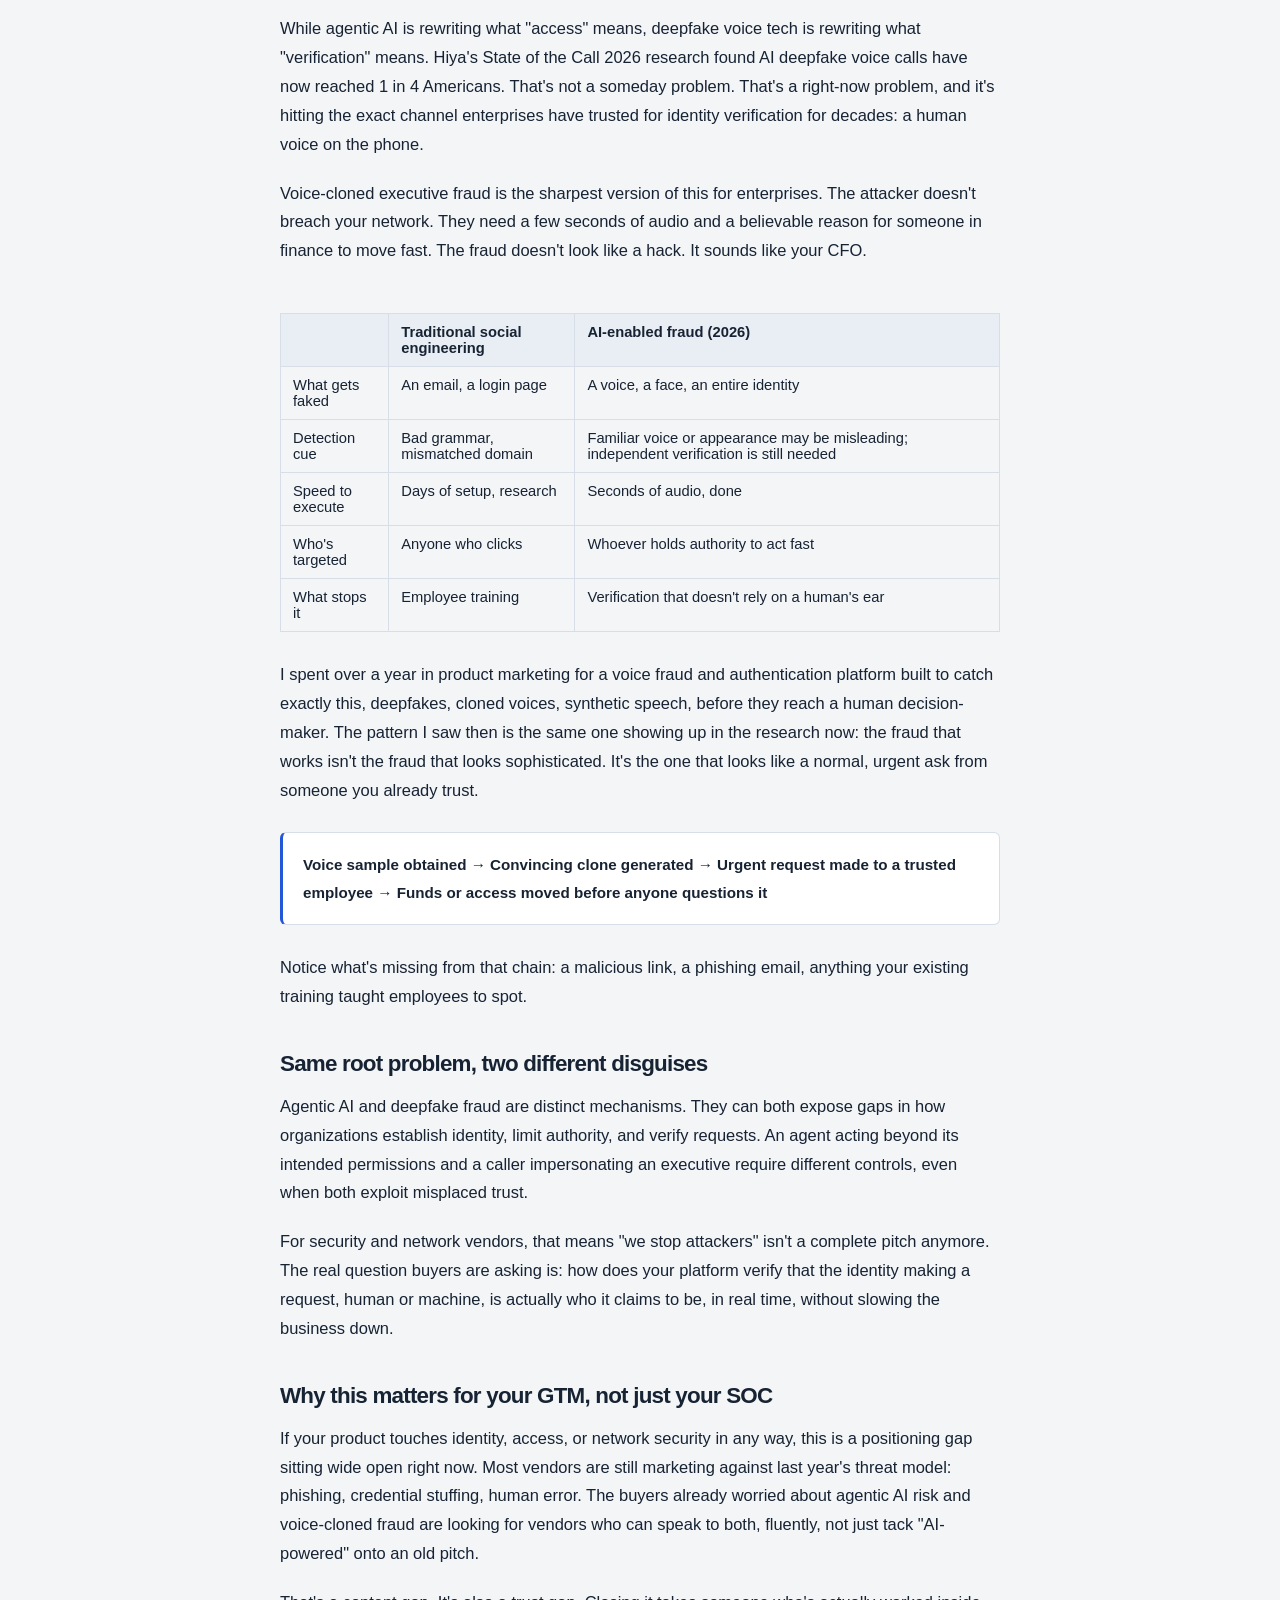
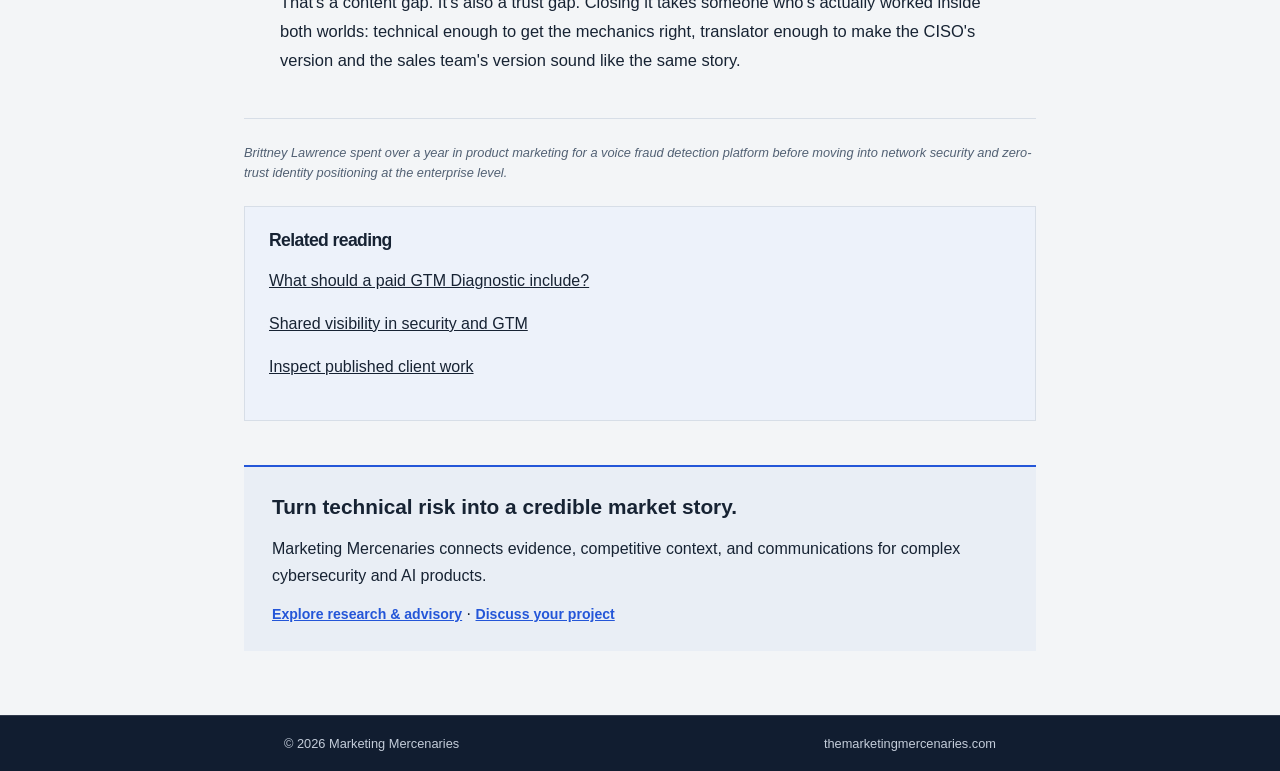
==== commit 662bc395: "Add files via upload Deploy Marketing Mercenaries v7" ====
--- a/blog-agentic-ai-deepfakes.html
+++ b/blog-agentic-ai-deepfakes.html
@@ -3,7 +3,7 @@
 <head>
 <meta charset="utf-8">
 <meta name="viewport" content="width=device-width,initial-scale=1">
-<title>Agentic AI, deepfake fraud, and the trust problem | Marketing Mercenaries</title>
+<title>Agentic AI, Deepfakes &amp; Trust | Marketing Mercenaries</title>
 
 <style>
   
@@ -71,10 +71,10 @@
 .source-note{font-size:.8rem;color:var(--paper-text-dim)}.midcta .btn{min-height:44px}.post-body{width:100%}
 @media(max-width:600px){.post{padding:20px;gap:12px}.post-icon{display:none}.topbar-inner{flex-wrap:wrap}.pf-card{padding:22px}.answer-box,.toc,.related-reading{padding:20px}.article-body h2{scroll-margin-top:120px}}
 </style>
-<meta name="description" content="A GTM perspective on agentic AI, voice impersonation, and the assumptions behind identity and trust."><link rel="canonical" href="https://themarketingmercenaries.com/blog-agentic-ai-deepfakes.html"><meta name="author" content="Brittney Lawrence"><meta property="og:type" content="article"><meta property="og:title" content="Agentic AI, deepfake fraud, and the trust problem | Marketing Mercenaries"><meta property="og:description" content="A GTM perspective on agentic AI, voice impersonation, and the assumptions behind identity and trust."><meta property="og:url" content="https://themarketingmercenaries.com/blog-agentic-ai-deepfakes.html"><meta name="twitter:card" content="summary"><script type="application/ld+json">{"@context": "https://schema.org", "@type": "Article", "name": "Agentic AI, deepfake fraud, and the trust problem | Marketing Mercenaries", "url": "https://themarketingmercenaries.com/blog-agentic-ai-deepfakes.html", "description": "A GTM perspective on agentic AI, voice impersonation, and the assumptions behind identity and trust.", "headline": "Agentic AI, deepfake fraud, and the trust problem", "author": {"@type": "Person", "name": "Brittney Lawrence", "url": "https://themarketingmercenaries.com/#about"}, "publisher": {"@type": "Organization", "name": "Marketing Mercenaries", "url": "https://themarketingmercenaries.com/"}, "dateModified": "2026-09-15", "isPartOf": {"@type": "Blog", "name": "Zero to Market", "url": "https://themarketingmercenaries.com/blog.html"}}</script><link rel="stylesheet" href="assets/edition.css"></head>
+<meta name="description" content="How agentic AI and deepfake fraud raise different but connected questions about identity, authority, and credible security claims."><link rel="canonical" href="https://themarketingmercenaries.com/blog-agentic-ai-deepfakes.html"><meta name="author" content="Brittney Lawrence"><meta property="og:type" content="article"><meta property="og:title" content="Agentic AI, Deepfakes &amp; Trust | Marketing Mercenaries"><meta property="og:description" content="How agentic AI and deepfake fraud raise different but connected questions about identity, authority, and credible security claims."><meta property="og:url" content="https://themarketingmercenaries.com/blog-agentic-ai-deepfakes.html"><meta name="twitter:card" content="summary"><script type="application/ld+json">{"@context": "https://schema.org", "@type": "Article", "name": "Agentic AI, Deepfakes & Trust | Marketing Mercenaries", "url": "https://themarketingmercenaries.com/blog-agentic-ai-deepfakes.html", "description": "How agentic AI and deepfake fraud raise different but connected questions about identity, authority, and credible security claims.", "headline": "Agentic AI, deepfake fraud, and the trust problem", "author": {"@type": "Person", "name": "Brittney Lawrence", "url": "https://themarketingmercenaries.com/#about"}, "publisher": {"@type": "Organization", "name": "Marketing Mercenaries", "url": "https://themarketingmercenaries.com/"}, "dateModified": "2026-09-15", "isPartOf": {"@type": "Blog", "name": "Zero to Market", "url": "https://themarketingmercenaries.com/blog.html"}}</script><link rel="stylesheet" href="assets/edition.css"></head>
 <body class="ztm-article"><a class="skip" href="#article-main">Skip to content</a>
 
-<header class="edition-nav"><div class="edition-wrap nav-inner"><a class="mm-brand" href="index.html"><strong>Marketing Mercenaries</strong><span>Marketing strategy, systems + execution</span></a><nav aria-label="Main navigation"><a href="index.html#services">Services</a><a href="portfolio.html">Portfolio</a><a href="blog.html">Blog</a><a class="edition-button" href="index.html#contact">Discuss your project <span aria-hidden="true">↗</span></a></nav></div></header><div class="article-masthead edition-wrap"><a href="blog.html"><span class="ztm-symbol" aria-hidden="true">ZTM<span>↗</span></span><strong>Zero to Market</strong></a><span>A Marketing Mercenaries publication</span></div><article class="wrap" id="article-main"><nav class="breadcrumbs" aria-label="Breadcrumb"><a href="index.html">Home</a><span>/</span><a href="blog.html">Zero to Market</a></nav>
+<header class="edition-nav"><div class="edition-wrap nav-inner"><a class="mm-brand" href="index.html"><strong>Marketing Mercenaries</strong><span>Research · Strategy · Advisory · Execution</span></a><nav aria-label="Main navigation"><a href="index.html#services">Services</a><a href="portfolio.html">Portfolio</a><a href="blog.html">Blog</a><a class="edition-button" href="index.html#contact">Discuss your project <span aria-hidden="true">↗</span></a></nav></div></header><div class="article-masthead edition-wrap"><a href="blog.html"><span class="ztm-symbol" aria-hidden="true">ZTM<span>↗</span></span><strong>Zero to Market</strong></a><span>A Marketing Mercenaries publication</span></div><article class="wrap" id="article-main"><nav class="breadcrumbs" aria-label="Breadcrumb"><a href="index.html">Home</a><span>/</span><a href="blog.html">Zero to Market</a></nav>
   <div class="kicker">Analysis · Markets &amp; Technology</div>
   <h1 class="title">Agentic AI, deepfake fraud, and the trust problem.</h1>
   <p class="dek">Agentic AI and deepfake voice fraud are distinct challenges with a shared question: what evidence establishes identity and authority?</p>
@@ -117,7 +117,7 @@
   </div>
 
   <div class="byline">Brittney Lawrence spent over a year in product marketing for a voice fraud detection platform before moving into network security and zero-trust identity positioning at the enterprise level.</div>
-<aside class="related-reading"><h2>Related reading</h2><p><a href="gtm-diagnostic.html">What should a paid GTM Diagnostic include?</a></p><p><a href="blog-silo-segmentation.html">Shared visibility in security and GTM</a></p><p><a href="portfolio.html">Inspect published client work</a></p></aside><aside class="ztm-endnote"><strong>Put the thinking to work.</strong><p>Need help connecting technical expertise, market evidence, and execution?</p><a href="index.html#contact">Discuss your project ↗</a> · <a href="blog.html">Explore Zero to Market ↗</a></aside></article>
+<aside class="related-reading"><h2>Related reading</h2><p><a href="gtm-diagnostic.html">What should a paid GTM Diagnostic include?</a></p><p><a href="blog-silo-segmentation.html">Shared visibility in security and GTM</a></p><p><a href="portfolio.html">Inspect published client work</a></p></aside><aside class="ztm-endnote"><strong>Turn technical risk into a credible market story.</strong><p>Marketing Mercenaries connects evidence, competitive context, and communications for complex cybersecurity and AI products.</p><a href="research-advisory.html">Explore research &amp; advisory</a> · <a href="index.html#contact">Discuss your project</a></aside></article>
 
 
 
